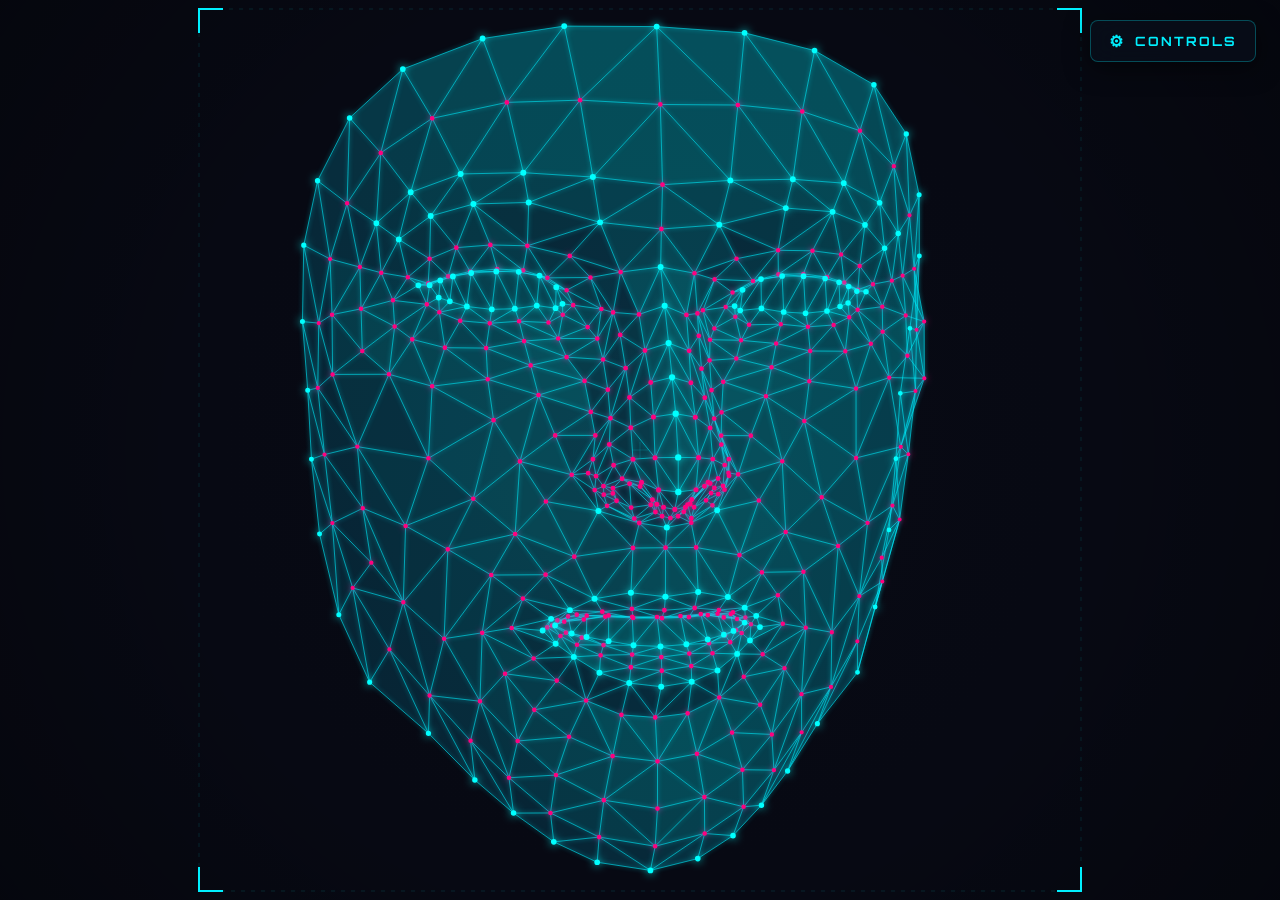
==== index.html @ 8f50a85c "feat: initial commit for 3D Neural Female Face Mesh" ====
<!DOCTYPE html>
<html lang="en">
<head>
  <meta charset="UTF-8">
  <meta name="viewport" content="width=device-width, initial-scale=1.0, maximum-scale=1.0, user-scalable=no">
  <title>3D Neural Face Mesh | Vanilla JS</title>
  <link rel="stylesheet" href="css/style.css">
  <link rel="preconnect" href="https://fonts.googleapis.com">
  <link rel="preconnect" href="https://fonts.gstatic.com" crossorigin>
  <link href="https://fonts.googleapis.com/css2?family=JetBrains+Mono:wght@400;600;700&family=Orbitron:wght@500;700;900&display=swap" rel="stylesheet">
</head>
<body>
  <!-- 3D Fullscreen Canvas: strictly centered head framed in 100vmin -->
  <canvas id="faceCanvas" role="img" aria-label="Interactive 3D neural face wireframe and polygonal mesh"></canvas>

  <!-- The SINGLE Master Trigger Button for all controls -->
  <button id="menuTrigger" class="hud-main-trigger" aria-label="Open Control Matrix" aria-expanded="false" title="Menu (M)">
    <span class="trigger-icon">⚙</span>
    <span class="trigger-text">CONTROLS</span>
  </button>

  <!-- Backdrop overlay to dismiss panel when clicking outside -->
  <div id="panelBackdrop" class="hud-backdrop" aria-hidden="true"></div>

  <!-- The SINGLE Unified Control Block containing all buttons and controls -->
  <aside id="controlPanel" class="hud-panel collapsed" aria-hidden="true">
    <div class="panel-header">
      <div class="panel-brand">
        <div class="hud-logo-icon"></div>
        <div>
          <h2 class="panel-title">CONTROL MATRIX</h2>
          <div class="panel-subtitle">3D FACE • 100VMIN • VANILLA JS</div>
        </div>
      </div>
      <button id="panelClose" class="hud-close-btn" aria-label="Close Controls">✕ CLOSE</button>
    </div>

    <div class="panel-content">
      <!-- Section: Real-Time Telemetry -->
      <div class="control-group">
        <div class="group-title">TELEMETRY</div>
        <div class="hud-stats-grid">
          <div class="stat-badge">
            <span class="stat-label">FPS</span>
            <span class="stat-value" id="valFps">60</span>
          </div>
          <div class="stat-badge">
            <span class="stat-label">PITCH</span>
            <span class="stat-value" id="valPitch">3°</span>
          </div>
          <div class="stat-badge">
            <span class="stat-label">YAW</span>
            <span class="stat-value" id="valYaw">0°</span>
          </div>
          <div class="stat-badge">
            <span class="stat-label">ZOOM</span>
            <span class="stat-value" id="valZoom">1.00x</span>
          </div>
        </div>
      </div>

      <!-- Section: Quick Actions -->
      <div class="control-group">
        <div class="group-title">ACTIONS</div>
        <div class="actions-grid">
          <button id="btnReset" class="hud-btn" title="Reset Camera View (R)">↺ RESET</button>
          <button id="btnSnapshot" class="hud-btn" title="Download Screenshot">📸 SNAPSHOT</button>
          <button id="btnFullscreen" class="hud-btn" title="Toggle Fullscreen">⛶ FULLSCREEN</button>
        </div>
      </div>

      <!-- Section: Display & Render Modes -->
      <div class="control-group">
        <div class="group-title">RENDER MODES</div>

        <label class="toggle-control">
          <span>Points (Vertices)</span>
          <input type="checkbox" id="togglePoints" checked>
          <span class="toggle-slider"></span>
        </label>

        <label class="toggle-control">
          <span>Wireframe (Edges)</span>
          <input type="checkbox" id="toggleWireframe" checked>
          <span class="toggle-slider"></span>
        </label>

        <label class="toggle-control">
          <span>Polygons (Faces)</span>
          <input type="checkbox" id="toggleFaces" checked>
          <span class="toggle-slider"></span>
        </label>

        <label class="toggle-control">
          <span>100vmin Frame Guide</span>
          <input type="checkbox" id="toggleFrameGuide" checked>
          <span class="toggle-slider"></span>
        </label>

        <label class="toggle-control">
          <span>Backface Culling</span>
          <input type="checkbox" id="toggleCulling">
          <span class="toggle-slider"></span>
        </label>

        <label class="toggle-control">
          <span>Neon Glow Aura</span>
          <input type="checkbox" id="toggleGlow" checked>
          <span class="toggle-slider"></span>
        </label>

        <label class="toggle-control">
          <span>Living Pulse Wave</span>
          <input type="checkbox" id="togglePulse" checked>
          <span class="toggle-slider"></span>
        </label>
      </div>

      <!-- Section: Fine Tuning Sliders -->
      <div class="control-group">
        <div class="group-title">FINE TUNING</div>

        <div class="slider-control">
          <div class="slider-label">
            <span>Point Size</span>
            <span class="slider-val" id="valPointSize">2.2</span>
          </div>
          <input type="range" id="sliderPointSize" min="0.5" max="6.0" step="0.1" value="2.2" aria-label="Point Size">
        </div>

        <div class="slider-control">
          <div class="slider-label">
            <span>Wire Width</span>
            <span class="slider-val" id="valLineWidth">0.9</span>
          </div>
          <input type="range" id="sliderLineWidth" min="0.2" max="3.0" step="0.1" value="0.9" aria-label="Wire Width">
        </div>

        <div class="slider-control">
          <div class="slider-label">
            <span>Face Shading</span>
            <span class="slider-val" id="valFaceOpacity">35%</span>
          </div>
          <input type="range" id="sliderFaceOpacity" min="0.0" max="0.9" step="0.05" value="0.35" aria-label="Face Shading Opacity">
        </div>
      </div>

      <!-- Section: Color Theme -->
      <div class="control-group">
        <div class="group-title">COLOR PALETTE</div>
        <select id="themeSelect" class="hud-select" aria-label="Select Color Theme">
          <option value="cyberpunk" selected>Cyberpunk Neon (Cyan & Pink)</option>
          <option value="matrix">Matrix Emerald</option>
          <option value="scifiBlue">Electric Sci-Fi Blue</option>
          <option value="solarGold">Solar Amber Gold</option>
          <option value="minimalSilver">Titanium Silver</option>
        </select>
      </div>

      <!-- Section: Motion & Camera -->
      <div class="control-group">
        <div class="group-title">MOTION</div>

        <label class="toggle-control">
          <span>Auto-Rotation</span>
          <input type="checkbox" id="toggleAutoRotate" checked>
          <span class="toggle-slider"></span>
        </label>

        <div class="slider-control">
          <div class="slider-label">
            <span>Rotation Speed</span>
          </div>
          <input type="range" id="sliderRotateSpeed" min="0.001" max="0.03" step="0.001" value="0.007" aria-label="Auto Rotation Speed">
        </div>
      </div>

      <!-- Section: Keyboard & Interaction Guide -->
      <div class="control-group">
        <div class="group-title">CONTROLS GUIDE</div>
        <div class="hud-hints-list">
          <div class="hint-row"><span class="kbd">Drag</span> Rotate 3D</div>
          <div class="hint-row"><span class="kbd">Scroll / Pinch</span> Zoom</div>
          <div class="hint-row"><span class="kbd">Space</span> Auto-Rotate</div>
          <div class="hint-row"><span class="kbd">R / 2x Click</span> Reset View</div>
          <div class="hint-row"><span class="kbd">M / Esc</span> Toggle Menu</div>
        </div>
      </div>
    </div>
  </aside>

  <!-- Scripts: 100% Vanilla JS -->
  <script src="js/faceData.js"></script>
  <script src="js/math3d.js"></script>
  <script src="js/renderer.js"></script>
  <script src="js/controls.js"></script>
  <script src="js/app.js"></script>
</body>
</html>
---- css/style.css ----
/* ==========================================================================
   3D Neural Face Mesh - Cyberpunk HUD Stylesheet
   All controls encapsulated in ONE unified drawer under ONE master button.
   Head strictly centered and framed within a 100vmin square.
   ========================================================================== */

:root {
  --bg-color: #060810;
  --panel-bg: rgba(9, 14, 26, 0.88);
  --panel-border: rgba(0, 240, 255, 0.28);
  --panel-border-hover: rgba(0, 240, 255, 0.7);
  --text-main: #e2e8f0;
  --text-muted: #798da3;
  --accent-cyan: #00f0ff;
  --accent-pink: #ff007f;
  --accent-glow: 0 0 16px rgba(0, 240, 255, 0.45);
  --font-mono: 'JetBrains Mono', monospace, monospace;
  --font-display: 'Orbitron', -apple-system, sans-serif;
  --radius-sm: 4px;
  --radius-md: 8px;
  --radius-lg: 12px;
}

* {
  box-sizing: border-box;
  margin: 0;
  padding: 0;
  user-select: none;
  -webkit-user-select: none;
}

html, body {
  width: 100%;
  height: 100%;
  overflow: hidden;
  background-color: var(--bg-color);
  font-family: var(--font-mono);
  color: var(--text-main);
}

/* ==========================================================================
   Canvas (Base 3D Layer) - Fullscreen, strictly centered
   ========================================================================== */
#faceCanvas {
  position: absolute;
  top: 0;
  left: 0;
  width: 100vw;
  height: 100vh;
  display: block;
  z-index: 1;
  cursor: grab;
  touch-action: none;
}

#faceCanvas:active {
  cursor: grabbing;
}

/* ==========================================================================
   The SINGLE Master Trigger Button (Always visible)
   ========================================================================== */
.hud-main-trigger {
  position: absolute;
  top: max(20px, env(safe-area-inset-top));
  right: max(24px, env(safe-area-inset-right));
  z-index: 30;
  background: var(--panel-bg);
  backdrop-filter: blur(14px);
  -webkit-backdrop-filter: blur(14px);
  border: 1px solid var(--panel-border);
  color: var(--accent-cyan);
  font-family: var(--font-display);
  font-size: 0.8rem;
  font-weight: 700;
  letter-spacing: 2px;
  padding: 10px 18px;
  border-radius: var(--radius-md);
  cursor: pointer;
  display: flex;
  align-items: center;
  gap: 10px;
  box-shadow: 0 6px 24px rgba(0, 0, 0, 0.5);
  transition: all 0.25s cubic-bezier(0.16, 1, 0.3, 1);
}

.hud-main-trigger:hover {
  border-color: var(--accent-cyan);
  box-shadow: var(--accent-glow);
  transform: translateY(-2px);
  color: #ffffff;
}

.hud-main-trigger:focus-visible {
  outline: 2px solid var(--accent-cyan);
  outline-offset: 3px;
}

.trigger-icon {
  font-size: 1rem;
  color: var(--accent-cyan);
  transition: transform 0.3s ease;
}

.hud-main-trigger:hover .trigger-icon {
  transform: rotate(60deg);
}

/* ==========================================================================
   Backdrop Overlay
   ========================================================================== */
.hud-backdrop {
  position: absolute;
  top: 0;
  left: 0;
  width: 100vw;
  height: 100vh;
  background: rgba(4, 7, 16, 0.45);
  backdrop-filter: blur(3px);
  -webkit-backdrop-filter: blur(3px);
  z-index: 40;
  opacity: 1;
  transition: opacity 0.3s ease;
  pointer-events: auto;
}

.hud-backdrop.hidden {
  opacity: 0;
  pointer-events: none;
}

/* ==========================================================================
   The SINGLE Unified Control Drawer
   ========================================================================== */
.hud-panel {
  position: absolute;
  top: max(20px, env(safe-area-inset-top));
  right: max(24px, env(safe-area-inset-right));
  width: 360px;
  max-height: calc(100vh - max(40px, env(safe-area-inset-top) + env(safe-area-inset-bottom)));
  background: var(--panel-bg);
  backdrop-filter: blur(22px);
  -webkit-backdrop-filter: blur(22px);
  border: 1px solid var(--panel-border);
  border-radius: var(--radius-lg);
  box-shadow: 0 20px 50px rgba(0, 0, 0, 0.75);
  z-index: 50;
  display: flex;
  flex-direction: column;
  transition: transform 0.35s cubic-bezier(0.16, 1, 0.3, 1), opacity 0.3s ease;
  transform: translateX(0);
  opacity: 1;
}

.hud-panel.collapsed {
  transform: translateX(420px);
  opacity: 0;
  pointer-events: none;
}

/* Header inside Panel */
.panel-header {
  padding: 16px 20px;
  border-bottom: 1px solid rgba(255, 255, 255, 0.08);
  display: flex;
  justify-content: space-between;
  align-items: center;
}

.panel-brand {
  display: flex;
  align-items: center;
  gap: 12px;
}

.hud-logo-icon {
  width: 16px;
  height: 16px;
  background: var(--accent-cyan);
  border-radius: 50%;
  box-shadow: 0 0 10px var(--accent-cyan);
  position: relative;
}

.hud-logo-icon::after {
  content: '';
  position: absolute;
  top: -4px;
  left: -4px;
  right: -4px;
  bottom: -4px;
  border: 1px dashed var(--accent-cyan);
  border-radius: 50%;
  animation: rotateSpin 8s linear infinite;
}

@keyframes rotateSpin {
  100% { transform: rotate(360deg); }
}

.panel-title {
  font-family: var(--font-display);
  font-size: 0.9rem;
  letter-spacing: 2px;
  color: #ffffff;
  font-weight: 700;
  text-shadow: 0 0 8px rgba(0, 240, 255, 0.4);
}

.panel-subtitle {
  font-size: 0.62rem;
  letter-spacing: 1px;
  color: var(--accent-cyan);
  margin-top: 2px;
}

.hud-close-btn {
  background: rgba(255, 255, 255, 0.06);
  border: 1px solid rgba(255, 255, 255, 0.15);
  color: var(--text-muted);
  font-family: var(--font-mono);
  font-size: 0.72rem;
  font-weight: 600;
  padding: 6px 12px;
  border-radius: var(--radius-sm);
  cursor: pointer;
  transition: all 0.2s ease;
}

.hud-close-btn:hover {
  border-color: var(--accent-pink);
  color: #ffffff;
  box-shadow: 0 0 10px rgba(255, 0, 127, 0.4);
}

.hud-close-btn:focus-visible {
  outline: 2px solid var(--accent-cyan);
  outline-offset: 2px;
}

/* Panel Scrollable Content */
.panel-content {
  padding: 18px 20px;
  overflow-y: auto;
  display: flex;
  flex-direction: column;
  gap: 20px;
  scrollbar-width: thin;
  scrollbar-color: rgba(0, 240, 255, 0.35) rgba(0, 0, 0, 0.2);
}

.panel-content::-webkit-scrollbar {
  width: 5px;
}

.panel-content::-webkit-scrollbar-track {
  background: rgba(0, 0, 0, 0.2);
}

.panel-content::-webkit-scrollbar-thumb {
  background: rgba(0, 240, 255, 0.35);
  border-radius: 4px;
}

.panel-content::-webkit-scrollbar-thumb:hover {
  background: var(--accent-cyan);
}

.control-group {
  display: flex;
  flex-direction: column;
  gap: 10px;
}

.group-title {
  font-size: 0.65rem;
  letter-spacing: 1.5px;
  color: var(--text-muted);
  font-weight: 700;
  margin-bottom: 2px;
  border-left: 2px solid var(--accent-cyan);
  padding-left: 6px;
}

/* Telemetry Grid inside Panel */
.hud-stats-grid {
  display: grid;
  grid-template-columns: repeat(4, 1fr);
  gap: 8px;
}

.stat-badge {
  background: rgba(255, 255, 255, 0.04);
  border: 1px solid rgba(255, 255, 255, 0.1);
  padding: 8px 4px;
  border-radius: var(--radius-sm);
  display: flex;
  flex-direction: column;
  align-items: center;
}

.stat-label {
  font-size: 0.58rem;
  letter-spacing: 1px;
  color: var(--text-muted);
}

.stat-value {
  font-size: 0.85rem;
  font-weight: 700;
  color: var(--accent-cyan);
  margin-top: 2px;
}

/* Action Buttons Grid inside Panel */
.actions-grid {
  display: grid;
  grid-template-columns: repeat(3, 1fr);
  gap: 8px;
}

.hud-btn {
  background: rgba(255, 255, 255, 0.05);
  border: 1px solid var(--panel-border);
  color: var(--text-main);
  font-family: var(--font-mono);
  font-size: 0.7rem;
  font-weight: 600;
  letter-spacing: 0.5px;
  padding: 8px 4px;
  border-radius: var(--radius-sm);
  cursor: pointer;
  text-align: center;
  transition: all 0.2s ease;
}

.hud-btn:hover {
  border-color: var(--accent-cyan);
  color: #ffffff;
  box-shadow: var(--accent-glow);
  transform: translateY(-1px);
}

.hud-btn:focus-visible {
  outline: 2px solid var(--accent-cyan);
  outline-offset: 2px;
}

/* Toggle Switch Control */
.toggle-control {
  display: flex;
  justify-content: space-between;
  align-items: center;
  font-size: 0.78rem;
  color: var(--text-main);
  cursor: pointer;
  position: relative;
}

.toggle-control input {
  position: absolute;
  opacity: 0;
  width: 1px;
  height: 1px;
  pointer-events: none;
}

.toggle-slider {
  width: 38px;
  height: 20px;
  background: rgba(255, 255, 255, 0.12);
  border-radius: 20px;
  position: relative;
  transition: background 0.25s ease, border-color 0.25s ease;
  border: 1px solid rgba(255, 255, 255, 0.2);
}

.toggle-slider::after {
  content: '';
  position: absolute;
  top: 2px;
  left: 2px;
  width: 14px;
  height: 14px;
  background: #ffffff;
  border-radius: 50%;
  transition: transform 0.25s ease, background 0.25s ease;
}

.toggle-control input:checked + .toggle-slider {
  background: rgba(0, 240, 255, 0.35);
  border-color: var(--accent-cyan);
}

.toggle-control input:checked + .toggle-slider::after {
  transform: translateX(18px);
  background: var(--accent-cyan);
  box-shadow: 0 0 8px var(--accent-cyan);
}

.toggle-control input:focus-visible + .toggle-slider {
  outline: 2px solid var(--accent-cyan);
  outline-offset: 2px;
}

/* Sliders */
.slider-control {
  display: flex;
  flex-direction: column;
  gap: 6px;
}

.slider-label {
  display: flex;
  justify-content: space-between;
  font-size: 0.75rem;
  color: var(--text-main);
}

.slider-val {
  color: var(--accent-cyan);
  font-weight: 600;
}

input[type="range"] {
  -webkit-appearance: none;
  appearance: none;
  width: 100%;
  height: 4px;
  background: rgba(255, 255, 255, 0.18);
  border-radius: 2px;
  outline: none;
}

input[type="range"]:focus-visible {
  outline: 2px solid var(--accent-cyan);
  outline-offset: 4px;
}

input[type="range"]::-webkit-slider-thumb {
  -webkit-appearance: none;
  appearance: none;
  width: 14px;
  height: 14px;
  background: var(--accent-cyan);
  border-radius: 50%;
  cursor: pointer;
  box-shadow: 0 0 6px var(--accent-cyan);
  transition: transform 0.15s ease;
}

input[type="range"]::-webkit-slider-thumb:hover {
  transform: scale(1.25);
}

input[type="range"]::-moz-range-thumb {
  width: 14px;
  height: 14px;
  background: var(--accent-cyan);
  border: none;
  border-radius: 50%;
  cursor: pointer;
  box-shadow: 0 0 6px var(--accent-cyan);
}

/* Select */
.hud-select {
  background: rgba(15, 22, 38, 0.9);
  border: 1px solid var(--panel-border);
  color: var(--text-main);
  font-family: var(--font-mono);
  font-size: 0.75rem;
  padding: 8px 12px;
  border-radius: var(--radius-sm);
  outline: none;
  cursor: pointer;
}

.hud-select:focus-visible {
  border-color: var(--accent-cyan);
  box-shadow: var(--accent-glow);
  outline: 2px solid var(--accent-cyan);
}

/* Hints List inside Panel */
.hud-hints-list {
  display: flex;
  flex-direction: column;
  gap: 6px;
  background: rgba(0, 0, 0, 0.25);
  padding: 10px 14px;
  border-radius: var(--radius-sm);
}

.hint-row {
  font-size: 0.72rem;
  color: var(--text-muted);
  display: flex;
  align-items: center;
  gap: 8px;
}

.kbd {
  background: rgba(255, 255, 255, 0.08);
  border: 1px solid rgba(255, 255, 255, 0.18);
  color: var(--accent-cyan);
  padding: 1px 5px;
  border-radius: 3px;
  font-size: 0.65rem;
  font-weight: 600;
}

/* ==========================================================================
   Responsive Design
   ========================================================================== */
@media (max-width: 600px) {
  .hud-main-trigger {
    top: max(12px, env(safe-area-inset-top));
    right: max(12px, env(safe-area-inset-right));
    font-size: 0.72rem;
    padding: 8px 14px;
  }
  .hud-panel {
    width: calc(100vw - 24px);
    right: 12px;
    left: 12px;
    top: max(12px, env(safe-area-inset-top));
    max-height: calc(100vh - 24px);
  }
}

@media (prefers-reduced-motion: reduce) {
  .hud-logo-icon::after {
    animation: none;
  }
  .hud-panel {
    transition: none;
  }
}
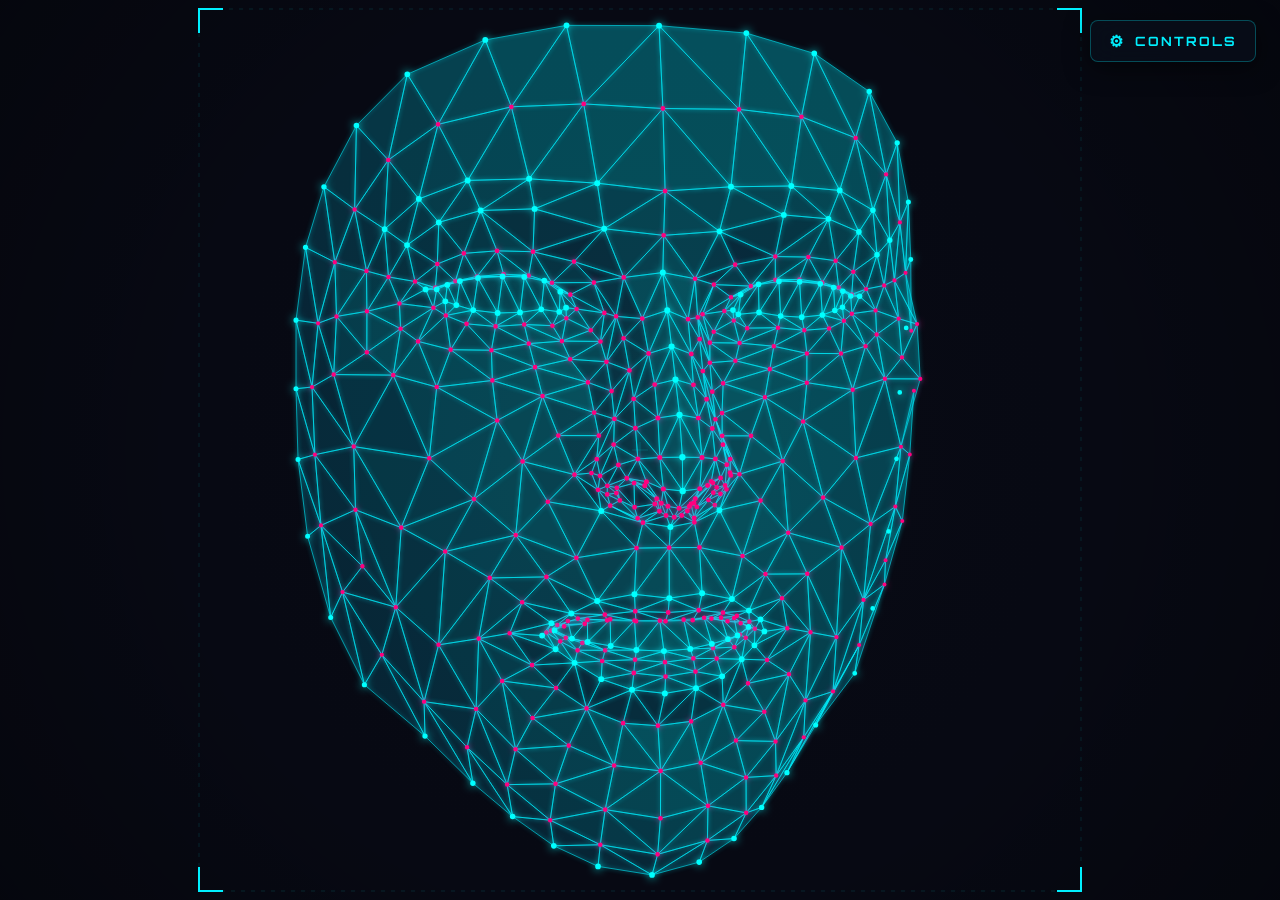
==== commit dfaeb4a7: "perf: enable backface culling by default for optimized 3D rendering speed" ====
--- a/index.html
+++ b/index.html
@@ -99,7 +99,7 @@
 
         <label class="toggle-control">
           <span>Backface Culling</span>
-          <input type="checkbox" id="toggleCulling">
+          <input type="checkbox" id="toggleCulling" checked>
           <span class="toggle-slider"></span>
         </label>
 
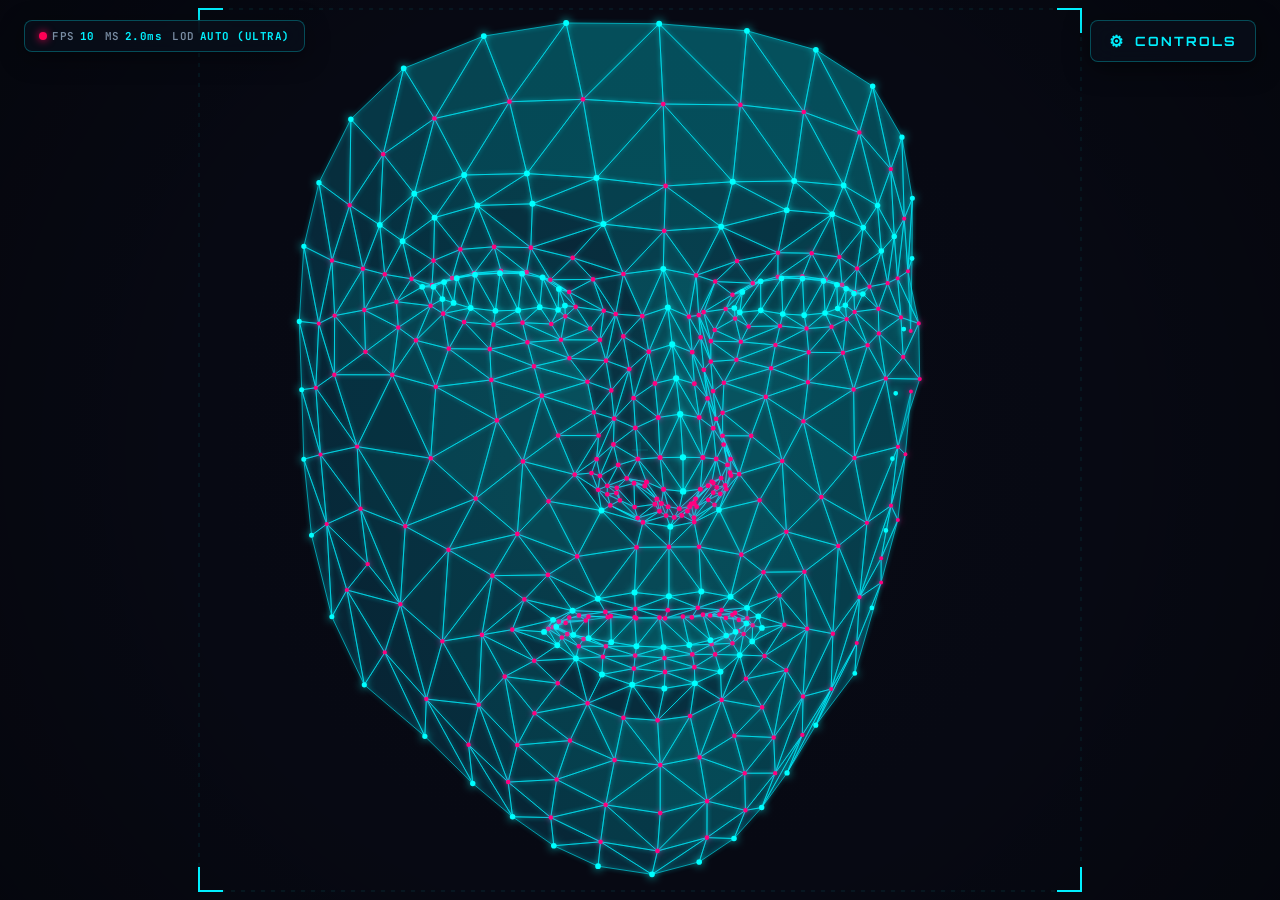
==== commit 521156aa: "feat: add adaptive 60 FPS quality engine (LOD) and real-time telemetry metrics" ====
--- a/index.html
+++ b/index.html
@@ -13,6 +13,23 @@
   <!-- 3D Fullscreen Canvas: strictly centered head framed in 100vmin -->
   <canvas id="faceCanvas" role="img" aria-label="Interactive 3D neural face wireframe and polygonal mesh"></canvas>
 
+  <!-- Floating Telemetry Metrics Overlay (Top-Left) -->
+  <div id="hudMetrics" class="hud-metrics-floating" aria-label="Real-time performance metrics">
+    <div class="metric-chip">
+      <span class="metric-dot" id="fpsDot"></span>
+      <span class="metric-title">FPS</span>
+      <span class="metric-value" id="valFpsOverlay">60</span>
+    </div>
+    <div class="metric-chip">
+      <span class="metric-title">MS</span>
+      <span class="metric-value" id="valMsOverlay">2.1ms</span>
+    </div>
+    <div class="metric-chip">
+      <span class="metric-title">LOD</span>
+      <span class="metric-value" id="valLodOverlay">AUTO (ULTRA)</span>
+    </div>
+  </div>
+
   <!-- The SINGLE Master Trigger Button for all controls -->
   <button id="menuTrigger" class="hud-main-trigger" aria-label="Open Control Matrix" aria-expanded="false" title="Menu (M)">
     <span class="trigger-icon">⚙</span>
@@ -36,15 +53,19 @@
     </div>
 
     <div class="panel-content">
-      <!-- Section: Real-Time Telemetry -->
-      <div class="control-group">
-        <div class="group-title">TELEMETRY</div>
+      <!-- Section: Real-Time Telemetry & Performance -->
+      <div class="control-group">
+        <div class="group-title">TELEMETRY & PERFORMANCE</div>
         <div class="hud-stats-grid">
           <div class="stat-badge">
             <span class="stat-label">FPS</span>
             <span class="stat-value" id="valFps">60</span>
           </div>
           <div class="stat-badge">
+            <span class="stat-label">RENDER</span>
+            <span class="stat-value" id="valMs">2.1ms</span>
+          </div>
+          <div class="stat-badge">
             <span class="stat-label">PITCH</span>
             <span class="stat-value" id="valPitch">3°</span>
           </div>
@@ -56,7 +77,17 @@
             <span class="stat-label">ZOOM</span>
             <span class="stat-value" id="valZoom">1.00x</span>
           </div>
-        </div>
+          <div class="stat-badge">
+            <span class="stat-label">TRIS</span>
+            <span class="stat-value" id="valTris">898</span>
+          </div>
+        </div>
+
+        <label class="toggle-control">
+          <span>Auto-Quality (60 FPS Lock)</span>
+          <input type="checkbox" id="toggleAutoQuality" checked>
+          <span class="toggle-slider"></span>
+        </label>
       </div>
 
       <!-- Section: Quick Actions -->
--- a/css/style.css
+++ b/css/style.css
@@ -58,6 +58,64 @@
 }
 
 /* ==========================================================================
+   Floating Telemetry Metrics Overlay (Top-Left)
+   ========================================================================== */
+.hud-metrics-floating {
+  position: absolute;
+  top: max(20px, env(safe-area-inset-top));
+  left: max(24px, env(safe-area-inset-left));
+  z-index: 30;
+  display: flex;
+  align-items: center;
+  gap: 10px;
+  background: var(--panel-bg);
+  backdrop-filter: blur(14px);
+  -webkit-backdrop-filter: blur(14px);
+  border: 1px solid var(--panel-border);
+  padding: 8px 14px;
+  border-radius: var(--radius-md);
+  box-shadow: 0 6px 24px rgba(0, 0, 0, 0.4);
+  pointer-events: none;
+}
+
+.metric-chip {
+  display: flex;
+  align-items: center;
+  gap: 5px;
+  font-size: 0.68rem;
+  font-weight: 600;
+  letter-spacing: 0.5px;
+}
+
+.metric-dot {
+  width: 8px;
+  height: 8px;
+  border-radius: 50%;
+  background: #00ff66;
+  box-shadow: 0 0 8px #00ff66;
+  transition: background 0.3s ease, box-shadow 0.3s ease;
+}
+
+.metric-dot.warn {
+  background: #ffcc00;
+  box-shadow: 0 0 8px #ffcc00;
+}
+
+.metric-dot.low {
+  background: #ff0055;
+  box-shadow: 0 0 8px #ff0055;
+}
+
+.metric-title {
+  color: var(--text-muted);
+}
+
+.metric-value {
+  color: var(--accent-cyan);
+  font-weight: 700;
+}
+
+/* ==========================================================================
    The SINGLE Master Trigger Button (Always visible)
    ========================================================================== */
 .hud-main-trigger {
@@ -285,7 +343,7 @@
 /* Telemetry Grid inside Panel */
 .hud-stats-grid {
   display: grid;
-  grid-template-columns: repeat(4, 1fr);
+  grid-template-columns: repeat(3, 1fr);
   gap: 8px;
 }
 
